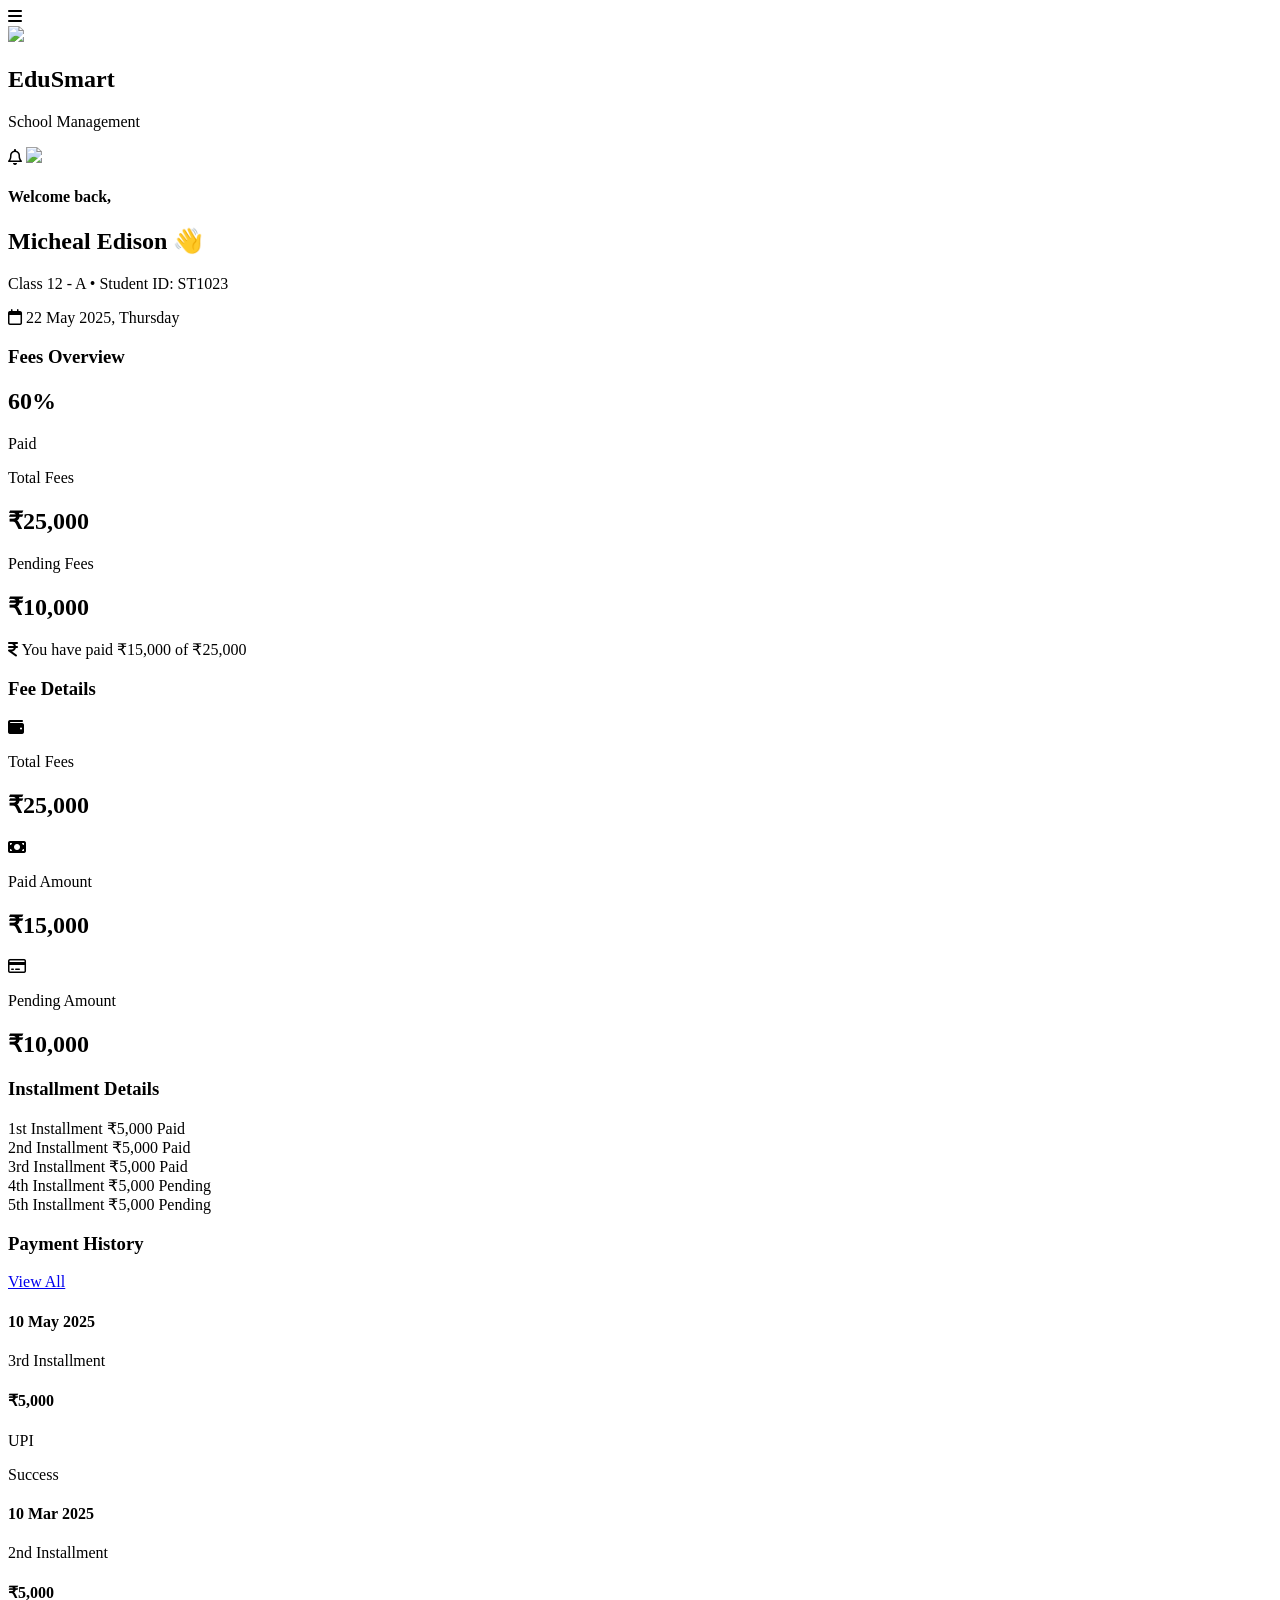
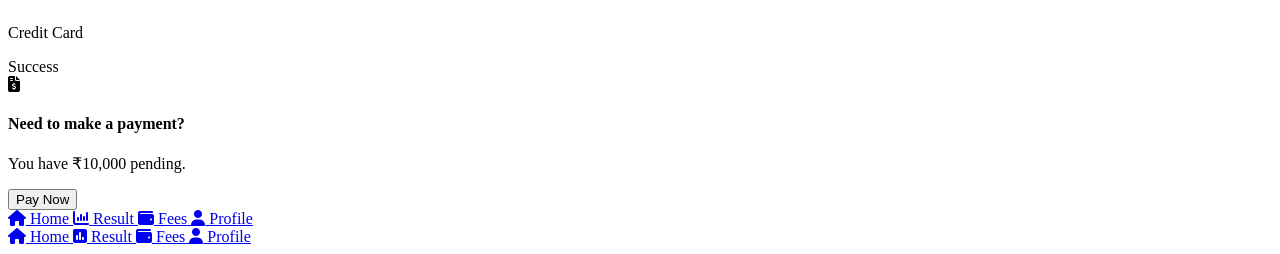
==== fees.html @ 6103fcab "Add files via upload" ====
<!DOCTYPE html>
<html lang="en">
<head>
    <meta charset="UTF-8">
    <meta name="viewport" content="width=device-width, initial-scale=1.0">
    <title>Fees Page</title>

    <!-- Google Font -->
    <link href="https://fonts.googleapis.com/css2?family=Poppins:wght@300;400;500;600;700&display=swap" rel="stylesheet">

    <!-- Font Awesome -->
    <link rel="stylesheet"
        href="https://cdnjs.cloudflare.com/ajax/libs/font-awesome/6.5.1/css/all.min.css">

    <!-- CSS -->
    <link rel="stylesheet" href="css/fees.css">

    <link rel="stylesheet"
href="https://cdnjs.cloudflare.com/ajax/libs/font-awesome/6.5.1/css/all.min.css">

</head>
<body>

    <!-- Header -->
    <header class="top-header">

        <div class="header-top">
            <i class="fa-solid fa-bars menu-icon"></i>

            <div class="logo-section">
                <img src="https://cdn-icons-png.flaticon.com/512/3976/3976626.png">

                <div>
                    <h2>EduSmart</h2>
                    <p>School Management</p>
                </div>
            </div>

            <div class="header-icons">
                <i class="fa-regular fa-bell"></i>

                <img src="https://i.pravatar.cc/100" class="profile-img">
            </div>
        </div>

    </header>

    <!-- Main Content -->
    <main class="main-content">

        <!-- Welcome -->
        <section class="welcome-card">

            <div>
                <h4>Welcome back,</h4>
                <h1>Micheal Edison 👋</h1>
                <p>Class 12 - A • Student ID: ST1023</p>
            </div>

            <div class="date-box">
                <i class="fa-regular fa-calendar"></i>
                22 May 2025, Thursday
            </div>

        </section>

        <!-- Fees Overview -->
        <section class="card">

            <h3>Fees Overview</h3>

            <div class="fees-overview">

                <div class="circle-box">
                    <div class="circle">
                        <h2>60%</h2>
                        <span>Paid</span>
                    </div>
                </div>

                <div class="fees-info">

                    <div class="info-item">
                        <span class="blue-dot"></span>
                        <div>
                            <p>Total Fees</p>
                            <h2>₹25,000</h2>
                        </div>
                    </div>

                    <div class="info-item">
                        <span class="red-dot"></span>
                        <div>
                            <p>Pending Fees</p>
                            <h2>₹10,000</h2>
                        </div>
                    </div>

                </div>

            </div>

            <div class="payment-note">
                <i class="fa-solid fa-indian-rupee-sign"></i>
                You have paid <span>₹15,000</span> of ₹25,000
            </div>

        </section>

        <!-- Fee Details -->
        <section class="card">

            <h3>Fee Details</h3>

            <div class="fee-details">

                <div class="detail-box">
                    <i class="fa-solid fa-wallet blue"></i>
                    <p>Total Fees</p>
                    <h2>₹25,000</h2>
                </div>

                <div class="detail-box">
                    <i class="fa-solid fa-money-bill green"></i>
                    <p>Paid Amount</p>
                    <h2>₹15,000</h2>
                </div>

                <div class="detail-box">
                    <i class="fa-regular fa-credit-card red"></i>
                    <p>Pending Amount</p>
                    <h2>₹10,000</h2>
                </div>

            </div>

        </section>

        <!-- Installment Details -->
        <section class="card">

            <h3>Installment Details</h3>

            <div class="table-section">

                <div class="table-row">
                    <span>1st Installment</span>
                    <span>₹5,000</span>
                    <span class="paid">Paid</span>
                </div>

                <div class="table-row">
                    <span>2nd Installment</span>
                    <span>₹5,000</span>
                    <span class="paid">Paid</span>
                </div>

                <div class="table-row">
                    <span>3rd Installment</span>
                    <span>₹5,000</span>
                    <span class="paid">Paid</span>
                </div>

                <div class="table-row">
                    <span>4th Installment</span>
                    <span>₹5,000</span>
                    <span class="pending">Pending</span>
                </div>

                <div class="table-row">
                    <span>5th Installment</span>
                    <span>₹5,000</span>
                    <span class="pending">Pending</span>
                </div>

            </div>

        </section>

        <!-- Payment History -->
        <section class="card">

            <div class="title-row">
                <h3>Payment History</h3>
                <a href="#">View All</a>
            </div>

            <div class="history-box">

                <div class="history-row">
                    <div>
                        <h4>10 May 2025</h4>
                        <p>3rd Installment</p>
                    </div>

                    <div>
                        <h4>₹5,000</h4>
                        <p>UPI</p>
                    </div>

                    <span class="paid">Success</span>
                </div>

                <div class="history-row">
                    <div>
                        <h4>10 Mar 2025</h4>
                        <p>2nd Installment</p>
                    </div>

                    <div>
                        <h4>₹5,000</h4>
                        <p>Credit Card</p>
                    </div>

                    <span class="paid">Success</span>
                </div>

            </div>

        </section>

        <!-- Pay Now -->
        <section class="pay-now-card">

            <div class="pay-left">
                <i class="fa-solid fa-file-invoice-dollar"></i>

                <div>
                    <h4>Need to make a payment?</h4>
                    <p>You have ₹10,000 pending.</p>
                </div>
            </div>

            <button>Pay Now</button>

        </section>

    </main>

    <!-- Bottom Navigation -->
    <div class="bottom-nav">

        <a href="#" class="nav-item">
            <i class="fa-solid fa-house"></i>
            <span>Home</span>
        </a>

        <a href="#" class="nav-item">
            <i class="fa-solid fa-chart-column"></i>
            <span>Result</span>
        </a>

        <a href="#" class="nav-item active">
            <i class="fa-solid fa-wallet"></i>
            <span>Fees</span>
        </a>

        <a href="#" class="nav-item">
            <i class="fa-solid fa-user"></i>
            <span>Profile</span>
        </a>

    </div>

    <!-- Bottom Navigation -->
<div class="bottom-nav">

    <a href="index.html" class="nav-item">
        <i class="fa-solid fa-house"></i>
        <span>Home</span>
    </a>

    <a href="result.html" class="nav-item">
        <i class="fa-solid fa-square-poll-vertical"></i>
        <span>Result</span>
    </a>

    <a href="fees.html" class="nav-item active">
        <i class="fa-solid fa-wallet"></i>
        <span>Fees</span>
    </a>

    <a href="profile.html" class="nav-item">
        <i class="fa-solid fa-user"></i>
        <span>Profile</span>
    </a>

</div>

</body>
</html>
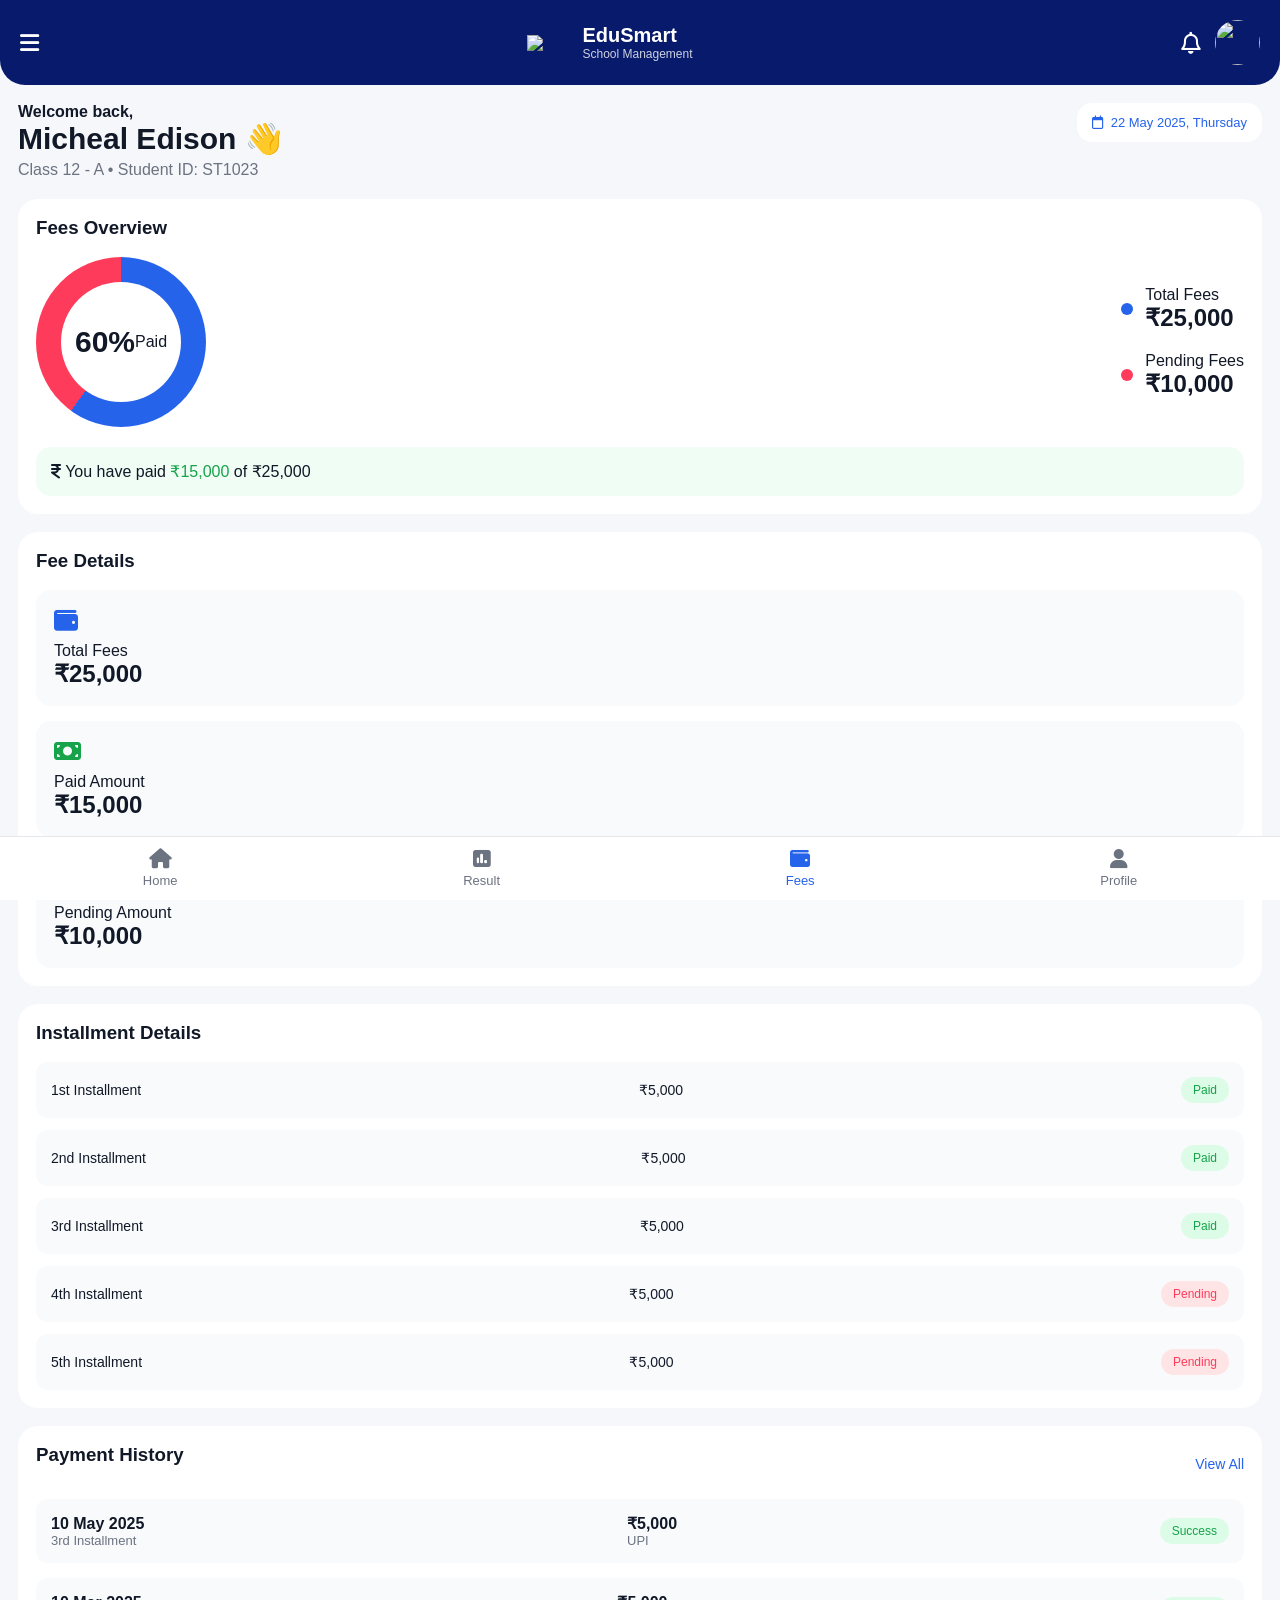
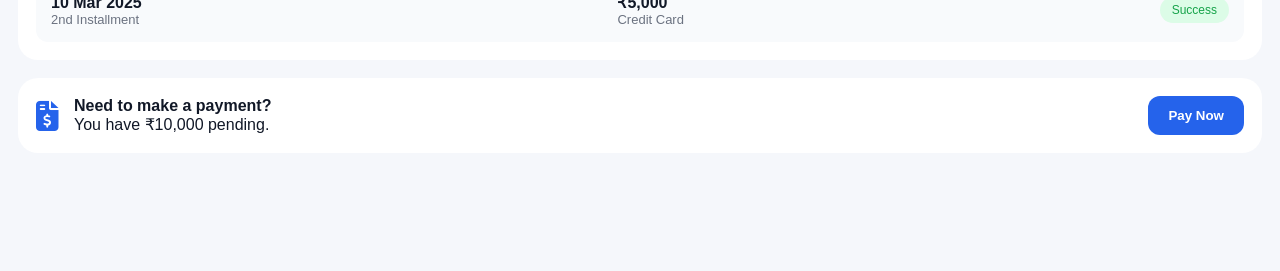
==== commit 75f7963c: "updated" ====
--- a/fees.html
+++ b/fees.html
@@ -13,7 +13,7 @@
         href="https://cdnjs.cloudflare.com/ajax/libs/font-awesome/6.5.1/css/all.min.css">
 
     <!-- CSS -->
-    <link rel="stylesheet" href="css/fees.css">
+    <link rel="stylesheet" href="fees.css">
 
     <link rel="stylesheet"
 href="https://cdnjs.cloudflare.com/ajax/libs/font-awesome/6.5.1/css/all.min.css">
@@ -288,4 +288,4 @@
 </div>
 
 </body>
-</html>+</html>
--- a/fees.css
+++ b/fees.css
@@ -0,0 +1,437 @@
+*{
+    margin:0;
+    padding:0;
+    box-sizing:border-box;
+    font-family:'Poppins',sans-serif;
+}
+
+body{
+    background:#f5f7fb;
+    color:#111827;
+    padding-bottom:100px;
+}
+
+/* Header */
+
+.top-header{
+    background:#071a6b;
+    padding:20px;
+    color:white;
+    border-bottom-left-radius:25px;
+    border-bottom-right-radius:25px;
+}
+
+.header-top{
+    display:flex;
+    justify-content:space-between;
+    align-items:center;
+}
+
+.logo-section{
+    display:flex;
+    align-items:center;
+    gap:10px;
+}
+
+.logo-section img{
+    width:45px;
+}
+
+.logo-section h2{
+    font-size:20px;
+}
+
+.logo-section p{
+    font-size:12px;
+    opacity:0.8;
+}
+
+.menu-icon{
+    font-size:22px;
+}
+
+.header-icons{
+    display:flex;
+    align-items:center;
+    gap:15px;
+}
+
+.header-icons i{
+    font-size:22px;
+}
+
+.profile-img{
+    width:45px;
+    height:45px;
+    border-radius:50%;
+    object-fit:cover;
+}
+
+/* Main */
+
+.main-content{
+    padding:18px;
+}
+
+.welcome-card{
+    display:flex;
+    justify-content:space-between;
+    align-items:flex-start;
+    gap:10px;
+    margin-bottom:20px;
+}
+
+.welcome-card h1{
+    font-size:30px;
+    font-weight:700;
+}
+
+.welcome-card p{
+    color:#6b7280;
+    margin-top:5px;
+}
+
+.date-box{
+    background:white;
+    padding:12px 15px;
+    border-radius:15px;
+    font-size:13px;
+    color:#2563eb;
+    display:flex;
+    align-items:center;
+    gap:8px;
+    font-weight:500;
+}
+
+.card{
+    background:white;
+    padding:18px;
+    border-radius:20px;
+    margin-bottom:18px;
+}
+
+.card h3{
+    margin-bottom:18px;
+}
+
+/* Overview */
+
+.fees-overview{
+    display:flex;
+    justify-content:space-between;
+    align-items:center;
+    gap:15px;
+    flex-wrap:wrap;
+}
+
+.circle-box{
+    display:flex;
+    justify-content:center;
+    align-items:center;
+}
+
+.circle{
+    width:170px;
+    height:170px;
+    border-radius:50%;
+    background:conic-gradient(#2563eb 0% 60%, #ff3b5c 60% 100%);
+    display:flex;
+    justify-content:center;
+    align-items:center;
+    position:relative;
+}
+
+.circle::before{
+    content:'';
+    position:absolute;
+    width:120px;
+    height:120px;
+    background:white;
+    border-radius:50%;
+}
+
+.circle h2,
+.circle span{
+    position:relative;
+    z-index:1;
+    text-align:center;
+}
+
+.circle h2{
+    font-size:30px;
+}
+
+.fees-info{
+    display:flex;
+    flex-direction:column;
+    gap:20px;
+}
+
+.info-item{
+    display:flex;
+    align-items:center;
+    gap:12px;
+}
+
+.blue-dot,
+.red-dot{
+    width:12px;
+    height:12px;
+    border-radius:50%;
+}
+
+.blue-dot{
+    background:#2563eb;
+}
+
+.red-dot{
+    background:#ff3b5c;
+}
+
+.payment-note{
+    background:#f0fdf4;
+    padding:15px;
+    border-radius:15px;
+    margin-top:20px;
+    color:#111827;
+    font-weight:500;
+}
+
+.payment-note span{
+    color:#16a34a;
+}
+
+/* Fee Details */
+
+.fee-details{
+    display:grid;
+    grid-template-columns:1fr;
+    gap:15px;
+}
+
+.detail-box{
+    background:#f8fafc;
+    padding:18px;
+    border-radius:15px;
+}
+
+.detail-box i{
+    font-size:24px;
+    margin-bottom:10px;
+}
+
+.blue{
+    color:#2563eb;
+}
+
+.green{
+    color:#16a34a;
+}
+
+.red{
+    color:#ff3b5c;
+}
+
+/* Table */
+
+.table-section{
+    display:flex;
+    flex-direction:column;
+    gap:12px;
+}
+
+.table-row{
+    background:#f8fafc;
+    padding:15px;
+    border-radius:12px;
+    display:flex;
+    justify-content:space-between;
+    align-items:center;
+    gap:10px;
+    font-size:14px;
+}
+
+.paid{
+    background:#dcfce7;
+    color:#16a34a;
+    padding:6px 12px;
+    border-radius:20px;
+    font-size:12px;
+}
+
+.pending{
+    background:#ffe4e6;
+    color:#ff3b5c;
+    padding:6px 12px;
+    border-radius:20px;
+    font-size:12px;
+}
+
+/* Payment History */
+
+.title-row{
+    display:flex;
+    justify-content:space-between;
+    align-items:center;
+    margin-bottom:15px;
+}
+
+.title-row a{
+    text-decoration:none;
+    color:#2563eb;
+    font-size:14px;
+}
+
+.history-box{
+    display:flex;
+    flex-direction:column;
+    gap:15px;
+}
+
+.history-row{
+    background:#f8fafc;
+    padding:15px;
+    border-radius:12px;
+    display:flex;
+    justify-content:space-between;
+    align-items:center;
+    gap:10px;
+}
+
+.history-row p{
+    color:#6b7280;
+    font-size:13px;
+}
+
+/* Pay Now */
+
+.pay-now-card{
+    background:white;
+    padding:18px;
+    border-radius:20px;
+    display:flex;
+    justify-content:space-between;
+    align-items:center;
+    gap:10px;
+}
+
+.pay-left{
+    display:flex;
+    align-items:center;
+    gap:15px;
+}
+
+.pay-left i{
+    font-size:30px;
+    color:#2563eb;
+}
+
+.pay-now-card button{
+    background:#2563eb;
+    border:none;
+    color:white;
+    padding:12px 20px;
+    border-radius:12px;
+    font-weight:600;
+}
+
+/* Bottom Nav */
+
+.bottom-nav{
+    position:fixed;
+    bottom:0;
+    left:0;
+    width:100%;
+    background:white;
+    display:flex;
+    justify-content:space-around;
+    padding:12px 0;
+    border-top:1px solid #e5e7eb;
+}
+
+.nav-item{
+    text-decoration:none;
+    color:#6b7280;
+    display:flex;
+    flex-direction:column;
+    align-items:center;
+    font-size:13px;
+    gap:4px;
+}
+
+.nav-item i{
+    font-size:20px;
+}
+
+.nav-item.active{
+    color:#2563eb;
+}
+
+/* Responsive */
+
+@media(max-width:600px){
+
+    .welcome-card{
+        flex-direction:column;
+    }
+
+    .fees-overview{
+        flex-direction:column;
+        align-items:flex-start;
+    }
+
+    .history-row{
+        flex-direction:column;
+        align-items:flex-start;
+    }
+
+    .pay-now-card{
+        flex-direction:column;
+        align-items:flex-start;
+    }
+
+    .pay-now-card button{
+        width:100%;
+    }
+    /* Bottom Navigation */
+
+.bottom-nav{
+    position:fixed;
+    bottom:0;
+    left:0;
+    width:100%;
+    height:70px;
+    background:#ffffff;
+    display:flex;
+    justify-content:space-around;
+    align-items:center;
+    box-shadow:0 -2px 10px rgba(0,0,0,0.08);
+    border-top-left-radius:20px;
+    border-top-right-radius:20px;
+    z-index:1000;
+}
+
+.nav-item{
+    display:flex;
+    flex-direction:column;
+    align-items:center;
+    justify-content:center;
+    text-decoration:none;
+    color:#777;
+    font-size:12px;
+    gap:4px;
+    transition:0.3s;
+}
+
+.nav-item i{
+    font-size:20px;
+}
+
+.nav-item.active{
+    color:#2563eb;
+}
+
+.nav-item:hover{
+    color:#2563eb;
+}
+}
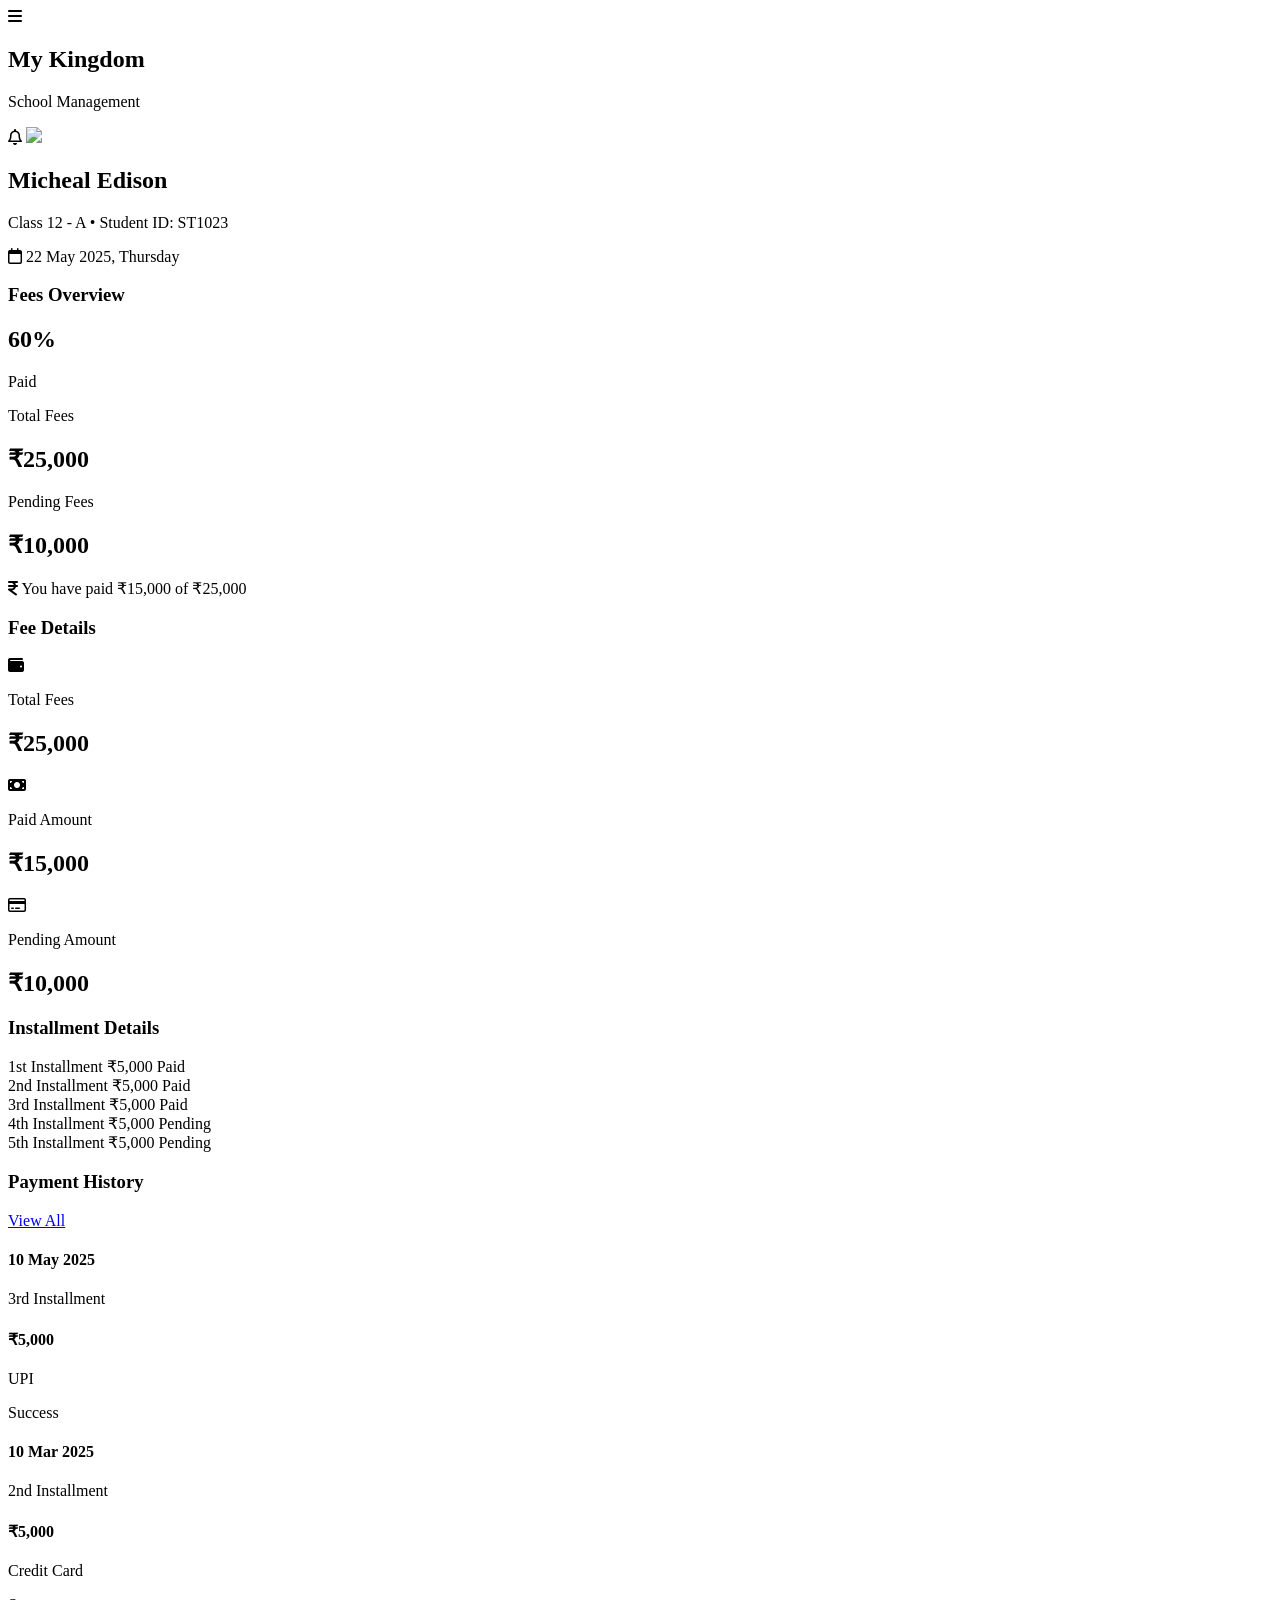
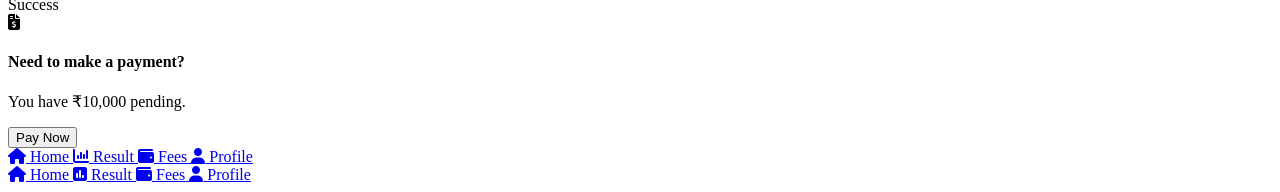
==== commit 094dbfca: "updated" ====
--- a/fees.html
+++ b/fees.html
@@ -13,7 +13,7 @@
         href="https://cdnjs.cloudflare.com/ajax/libs/font-awesome/6.5.1/css/all.min.css">
 
     <!-- CSS -->
-    <link rel="stylesheet" href="fees.css">
+    <link rel="stylesheet" href="css/fees.css">
 
     <link rel="stylesheet"
 href="https://cdnjs.cloudflare.com/ajax/libs/font-awesome/6.5.1/css/all.min.css">
@@ -22,16 +22,16 @@
 <body>
 
     <!-- Header -->
-    <header class="top-header">
+     <header class="top-header">
 
         <div class="header-top">
             <i class="fa-solid fa-bars menu-icon"></i>
 
             <div class="logo-section">
-                <img src="https://cdn-icons-png.flaticon.com/512/3976/3976626.png">
+          
 
                 <div>
-                    <h2>EduSmart</h2>
+                    <h2>My Kingdom</h2>
                     <p>School Management</p>
                 </div>
             </div>
@@ -45,6 +45,7 @@
 
     </header>
 
+
     <!-- Main Content -->
     <main class="main-content">
 
@@ -52,8 +53,8 @@
         <section class="welcome-card">
 
             <div>
-                <h4>Welcome back,</h4>
-                <h1>Micheal Edison 👋</h1>
+               
+                <h1>Micheal Edison </h1>
                 <p>Class 12 - A • Student ID: ST1023</p>
             </div>
 
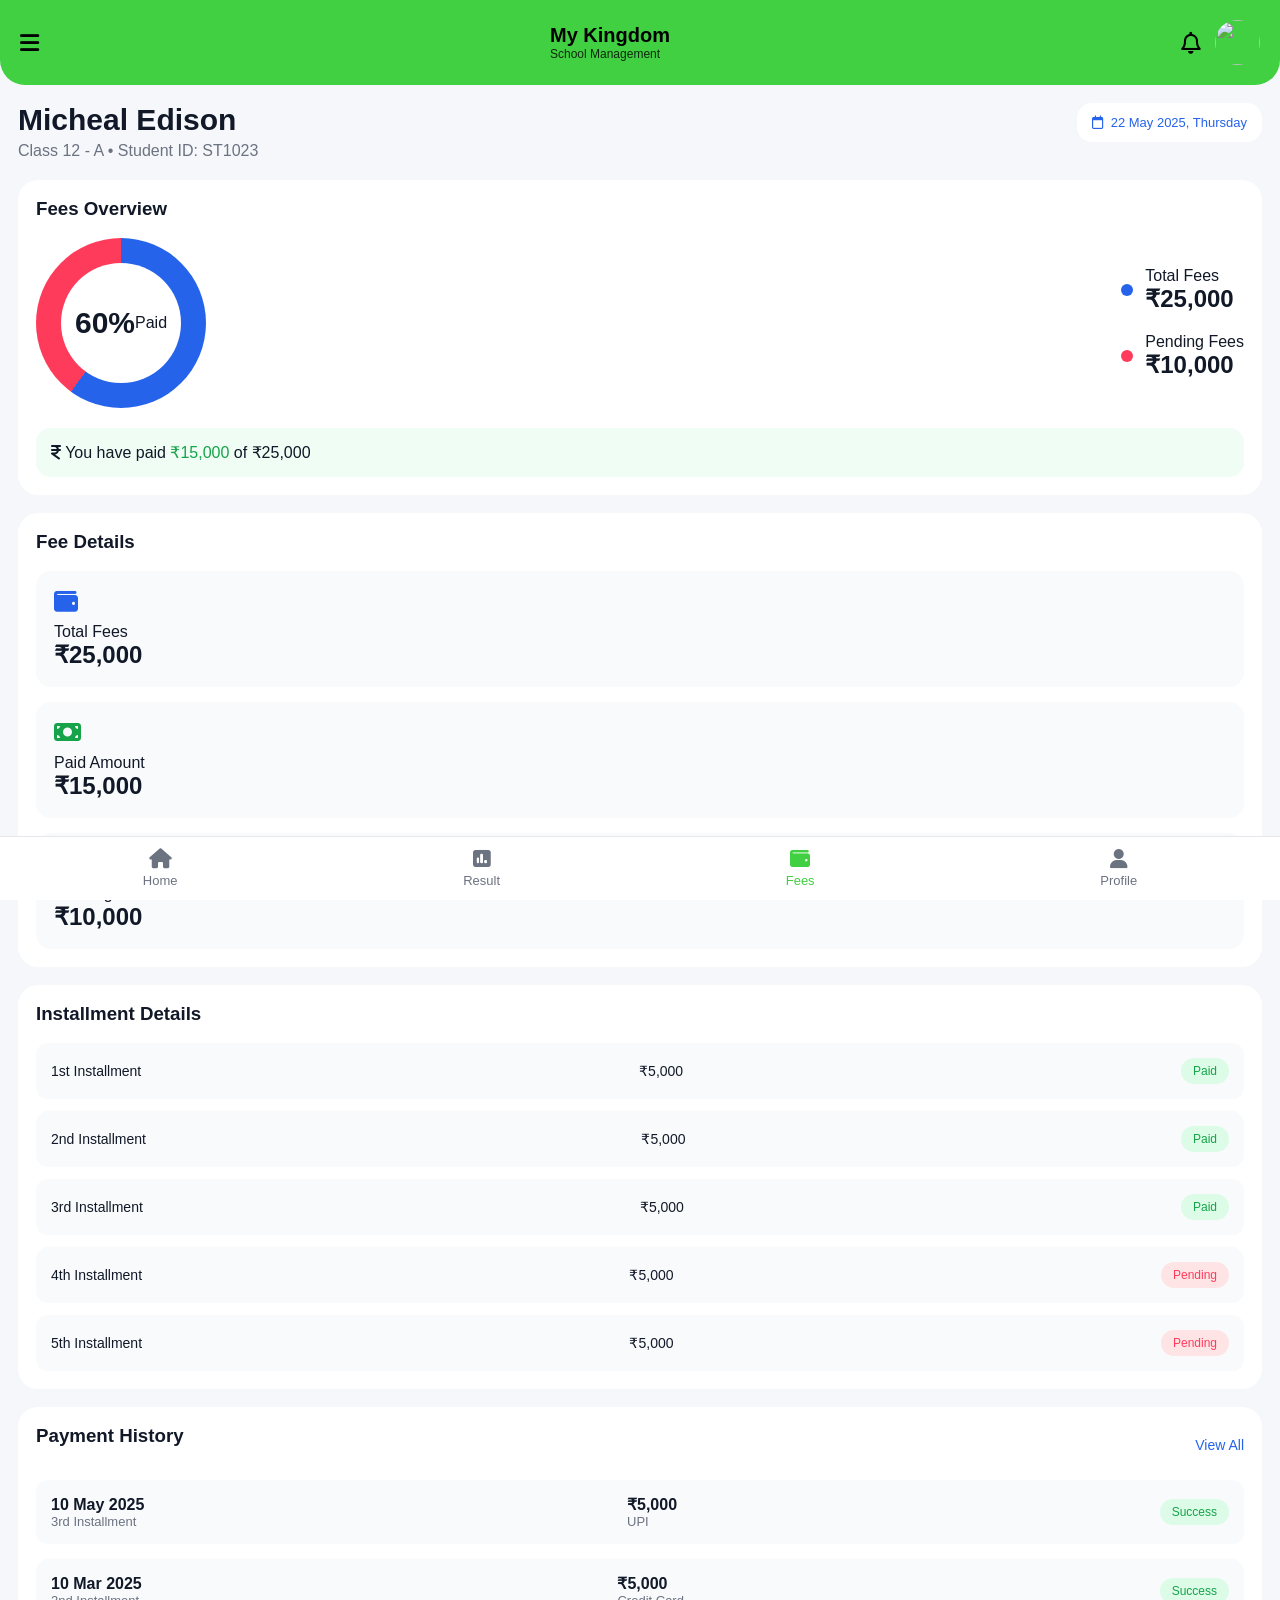
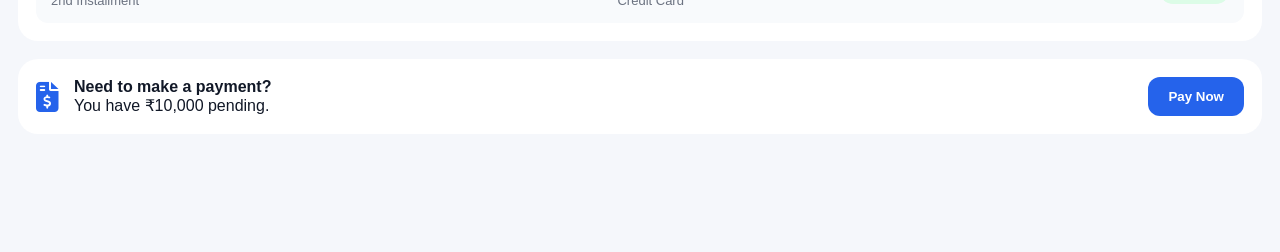
==== commit df6c5b8b: "Update fees.html" ====
--- a/fees.html
+++ b/fees.html
@@ -13,7 +13,7 @@
         href="https://cdnjs.cloudflare.com/ajax/libs/font-awesome/6.5.1/css/all.min.css">
 
     <!-- CSS -->
-    <link rel="stylesheet" href="css/fees.css">
+    <link rel="stylesheet" href="fees.css">
 
     <link rel="stylesheet"
 href="https://cdnjs.cloudflare.com/ajax/libs/font-awesome/6.5.1/css/all.min.css">
--- a/fees.css
+++ b/fees.css
@@ -0,0 +1,475 @@
+*{
+    margin:0;
+    padding:0;
+    box-sizing:border-box;
+    font-family:'Poppins',sans-serif;
+}
+
+body{
+    background:#f5f7fb;
+    color:#111827;
+    padding-bottom:100px;
+}
+
+/* Header */
+
+
+.top-header{
+    background:rgb(65, 208, 65);
+    padding:20px;
+    color:black;
+    border-bottom-left-radius:25px;
+    border-bottom-right-radius:25px;
+}
+
+.header-top{
+    display:flex;
+    justify-content:space-between;
+    align-items:center;
+}
+
+.logo-section{
+    display:flex;
+    align-items:center;
+    gap:10px;
+}
+
+
+.logo-section h2{
+    font-size:20px;
+    align-items: center;
+}
+
+.logo-section p{
+    font-size:12px;
+    opacity:0.8;
+    align-items: center;
+}
+
+.menu-icon{
+    font-size:22px;
+}
+
+.header-icons{
+    display:flex;
+    align-items:center;
+    gap:15px;
+}
+
+.header-icons i{
+    font-size:22px;
+}
+
+.profile-img{
+    width:45px;
+    height:45px;
+    border-radius:50%;
+    object-fit:cover;
+}
+
+ 
+
+   
+.menu-icon{
+    font-size:22px;
+}
+
+.header-icons{
+    display:flex;
+    align-items:center;
+    gap:15px;
+}
+
+.notification{
+    position:relative;
+}
+
+.notification span{
+    position:absolute;
+    top:-8px;
+    right:-8px;
+    background:red;
+    color:white;
+    width:20px;
+    height:20px;
+    border-radius:50%;
+    font-size:11px;
+    display:flex;
+    align-items:center;
+    justify-content:center;
+}
+
+.profile-img{
+    width:45px;
+    height:45px;
+    border-radius:50%;
+    object-fit:cover;
+} 
+/* Main */
+
+.main-content{
+    padding:18px;
+}
+
+.welcome-card{
+    display:flex;
+    justify-content:space-between;
+    align-items:flex-start;
+    gap:10px;
+    margin-bottom:20px;
+}
+
+.welcome-card h1{
+    font-size:30px;
+    font-weight:700;
+}
+
+.welcome-card p{
+    color:#6b7280;
+    margin-top:5px;
+}
+
+.date-box{
+    background:white;
+    padding:12px 15px;
+    border-radius:15px;
+    font-size:13px;
+    color:#2563eb;
+    display:flex;
+    align-items:center;
+    gap:8px;
+    font-weight:500;
+}
+
+.card{
+    background:white;
+    padding:18px;
+    border-radius:20px;
+    margin-bottom:18px;
+}
+
+.card h3{
+    margin-bottom:18px;
+}
+
+/* Overview */
+
+.fees-overview{
+    display:flex;
+    justify-content:space-between;
+    align-items:center;
+    gap:15px;
+    flex-wrap:wrap;
+}
+
+.circle-box{
+    display:flex;
+    justify-content:center;
+    align-items:center;
+}
+
+.circle{
+    width:170px;
+    height:170px;
+    border-radius:50%;
+    background:conic-gradient(#2563eb 0% 60%, #ff3b5c 60% 100%);
+    display:flex;
+    justify-content:center;
+    align-items:center;
+    position:relative;
+}
+
+.circle::before{
+    content:'';
+    position:absolute;
+    width:120px;
+    height:120px;
+    background:white;
+    border-radius:50%;
+}
+
+.circle h2,
+.circle span{
+    position:relative;
+    z-index:1;
+    text-align:center;
+}
+
+.circle h2{
+    font-size:30px;
+}
+
+.fees-info{
+    display:flex;
+    flex-direction:column;
+    gap:20px;
+}
+
+.info-item{
+    display:flex;
+    align-items:center;
+    gap:12px;
+}
+
+.blue-dot,
+.red-dot{
+    width:12px;
+    height:12px;
+    border-radius:50%;
+}
+
+.blue-dot{
+    background:#2563eb;
+}
+
+.red-dot{
+    background:#ff3b5c;
+}
+
+.payment-note{
+    background:#f0fdf4;
+    padding:15px;
+    border-radius:15px;
+    margin-top:20px;
+    color:#111827;
+    font-weight:500;
+}
+
+.payment-note span{
+    color:#16a34a;
+}
+
+/* Fee Details */
+
+.fee-details{
+    display:grid;
+    grid-template-columns:1fr;
+    gap:15px;
+}
+
+.detail-box{
+    background:#f8fafc;
+    padding:18px;
+    border-radius:15px;
+}
+
+.detail-box i{
+    font-size:24px;
+    margin-bottom:10px;
+}
+
+.blue{
+    color:#2563eb;
+}
+
+.green{
+    color:#16a34a;
+}
+
+.red{
+    color:#ff3b5c;
+}
+
+/* Table */
+
+.table-section{
+    display:flex;
+    flex-direction:column;
+    gap:12px;
+}
+
+.table-row{
+    background:#f8fafc;
+    padding:15px;
+    border-radius:12px;
+    display:flex;
+    justify-content:space-between;
+    align-items:center;
+    gap:10px;
+    font-size:14px;
+}
+
+.paid{
+    background:#dcfce7;
+    color:#16a34a;
+    padding:6px 12px;
+    border-radius:20px;
+    font-size:12px;
+}
+
+.pending{
+    background:#ffe4e6;
+    color:#ff3b5c;
+    padding:6px 12px;
+    border-radius:20px;
+    font-size:12px;
+}
+
+/* Payment History */
+
+.title-row{
+    display:flex;
+    justify-content:space-between;
+    align-items:center;
+    margin-bottom:15px;
+}
+
+.title-row a{
+    text-decoration:none;
+    color:#2563eb;
+    font-size:14px;
+}
+
+.history-box{
+    display:flex;
+    flex-direction:column;
+    gap:15px;
+}
+
+.history-row{
+    background:#f8fafc;
+    padding:15px;
+    border-radius:12px;
+    display:flex;
+    justify-content:space-between;
+    align-items:center;
+    gap:10px;
+}
+
+.history-row p{
+    color:#6b7280;
+    font-size:13px;
+}
+
+/* Pay Now */
+
+.pay-now-card{
+    background:white;
+    padding:18px;
+    border-radius:20px;
+    display:flex;
+    justify-content:space-between;
+    align-items:center;
+    gap:10px;
+}
+
+.pay-left{
+    display:flex;
+    align-items:center;
+    gap:15px;
+}
+
+.pay-left i{
+    font-size:30px;
+    color:#2563eb;
+}
+
+.pay-now-card button{
+    background:#2563eb;
+    border:none;
+    color:white;
+    padding:12px 20px;
+    border-radius:12px;
+    font-weight:600;
+}
+
+/* Bottom Nav */
+
+.bottom-nav{
+    position:fixed;
+    bottom:0;
+    left:0;
+    width:100%;
+    background:white;
+    display:flex;
+    justify-content:space-around;
+    padding:12px 0;
+    border-top:1px solid #e5e7eb;
+}
+
+.nav-item{
+    text-decoration:none;
+    color:#6b7280;
+    display:flex;
+    flex-direction:column;
+    align-items:center;
+    font-size:13px;
+    gap:4px;
+}
+
+.nav-item i{
+    font-size:20px;
+}
+
+.nav-item.active{
+    color:rgb(65, 208, 65);
+}
+
+/* Responsive */
+
+@media(max-width:600px){
+
+    .welcome-card{
+        flex-direction:column;
+    }
+
+    .fees-overview{
+        flex-direction:column;
+        align-items:flex-start;
+    }
+
+    .history-row{
+        flex-direction:column;
+        align-items:flex-start;
+    }
+
+    .pay-now-card{
+        flex-direction:column;
+        align-items:flex-start;
+    }
+
+    .pay-now-card button{
+        width:100%;
+    }
+    /* Bottom Navigation */
+
+.bottom-nav{
+    position:fixed;
+    bottom:0;
+    left:0;
+    width:100%;
+    height:70px;
+    background:#ffffff;
+    display:flex;
+    justify-content:space-around;
+    align-items:center;
+    box-shadow:0 -2px 10px rgba(0,0,0,0.08);
+    border-top-left-radius:20px;
+    border-top-right-radius:20px;
+    z-index:1000;
+}
+
+.nav-item{
+    display:flex;
+    flex-direction:column;
+    align-items:center;
+    justify-content:center;
+    text-decoration:none;
+    color:#777;
+    font-size:12px;
+    gap:4px;
+    transition:0.3s;
+}
+
+.nav-item i{
+    font-size:20px;
+}
+
+.nav-item.active{
+    color:rgb(65, 208, 65);
+}
+
+.nav-item:hover{
+    color:rgb(65, 208, 65);
+}
+}
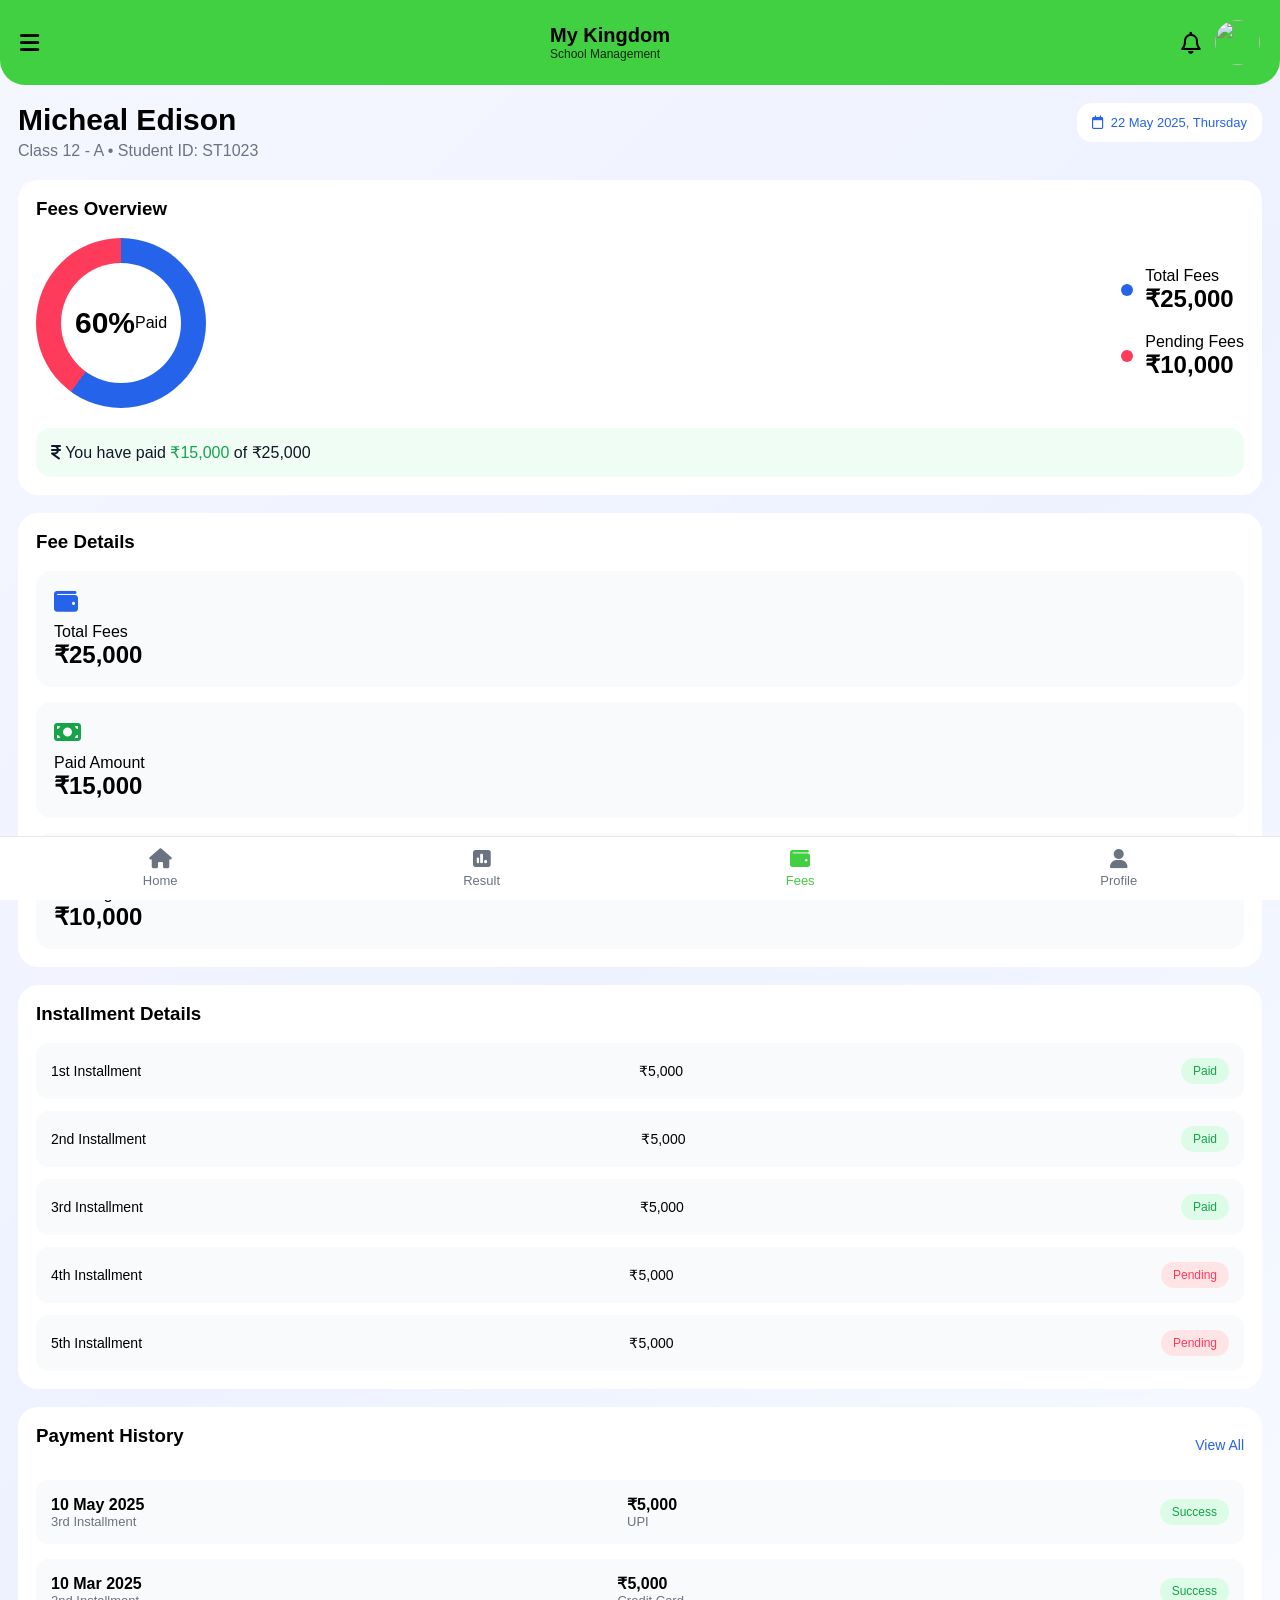
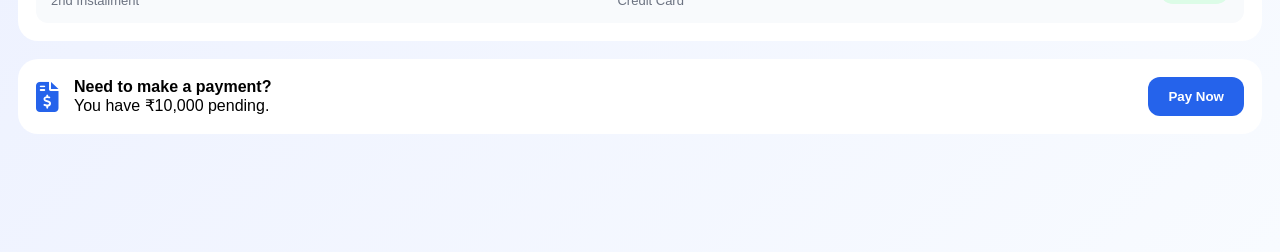
==== commit c5d76c8b: "updated" ====
--- a/fees.html
+++ b/fees.html
@@ -288,5 +288,99 @@
 
 </div>
 
+<script src="api.js"></script>
+<script>
+
+// ── Auth Check ──────────────────────────
+checkAuth();
+
+// ── Load Fee Data from Backend ──────────
+async function loadFees() {
+  const summary = await apiCall("/fees/my/summary");
+  const payments = await apiCall("/fees/my");
+
+  if (summary && summary.success && summary.data) {
+    const s = summary.data;
+    const pct = Math.round(s.paidPercentage || 0);
+
+    // Update overview circle
+    document.querySelector(".circle h2").textContent = pct + "%";
+
+    // Update fee amounts
+    const totalEls = document.querySelectorAll(".fees-info .info-item");
+    if (totalEls.length >= 2) {
+      totalEls[0].querySelector("h2").textContent = "₹" + formatAmount(s.totalFees);
+      totalEls[1].querySelector("h2").textContent = "₹" + formatAmount(s.pendingAmount);
+    }
+
+    // Update payment note
+    const note = document.querySelector(".payment-note");
+    if (note) {
+      note.innerHTML = `<i class="fa-solid fa-indian-rupee-sign"></i>
+        You have paid <span>₹${formatAmount(s.paidAmount)}</span> of ₹${formatAmount(s.totalFees)}`;
+    }
+
+    // Update fee detail boxes
+    const detailBoxes = document.querySelectorAll(".detail-box h2");
+    if (detailBoxes.length >= 3) {
+      detailBoxes[0].textContent = "₹" + formatAmount(s.totalFees);
+      detailBoxes[1].textContent = "₹" + formatAmount(s.paidAmount);
+      detailBoxes[2].textContent = "₹" + formatAmount(s.pendingAmount);
+    }
+
+    // Update Pay Now card
+    const payLeft = document.querySelector(".pay-left p");
+    if (payLeft) payLeft.textContent = `You have ₹${formatAmount(s.pendingAmount)} pending.`;
+  }
+
+  if (payments && payments.success && payments.data) {
+    const list = payments.data;
+    const tableSection = document.querySelector(".table-section");
+    if (tableSection && list.length > 0) {
+      tableSection.innerHTML = list.map(p => `
+        <div class="table-row">
+          <span>${p.feeStructure ? p.feeStructure.feeName : "Fee"}</span>
+          <span>₹${formatAmount(p.feeStructure ? p.feeStructure.amount : 0)}</span>
+          <span class="${p.paymentStatus === 'Paid' ? 'paid' : 'pending'}">${p.paymentStatus}</span>
+        </div>
+      `).join("");
+    }
+
+    // Update payment history
+    const historyBox = document.querySelector(".history-box");
+    if (historyBox) {
+      const paidOnly = list.filter(p => p.paymentStatus === "Paid");
+      if (paidOnly.length > 0) {
+        historyBox.innerHTML = paidOnly.map(p => `
+          <div class="history-row">
+            <div>
+              <h4>${formatDate(p.paidOn)}</h4>
+              <p>${p.feeStructure ? p.feeStructure.feeName : "Payment"}</p>
+            </div>
+            <div>
+              <h4>₹${formatAmount(p.amountPaid)}</h4>
+              <p>${p.paymentMethod || "Online"}</p>
+            </div>
+            <span class="paid">Success</span>
+          </div>
+        `).join("");
+      }
+    }
+  }
+}
+
+function formatAmount(amount) {
+  if (!amount) return "0";
+  return Number(amount).toLocaleString("en-IN");
+}
+
+function formatDate(dateStr) {
+  if (!dateStr) return "—";
+  const d = new Date(dateStr);
+  return d.toLocaleDateString("en-IN", { day: "2-digit", month: "short", year: "numeric" });
+}
+
+loadFees();
+</script>
 </body>
 </html>
--- a/fees.css
+++ b/fees.css
@@ -6,9 +6,18 @@
 }
 
 body{
-    background:#f5f7fb;
-    color:#111827;
-    padding-bottom:100px;
+  font-family: 'Poppins', sans-serif;
+
+  background: linear-gradient(
+    135deg,
+    #f5f7ff,
+    #eef2ff,
+    #f8fbff
+  );
+
+  min-height: 100vh;
+   padding-bottom:100px;
+  
 }
 
 /* Header */
